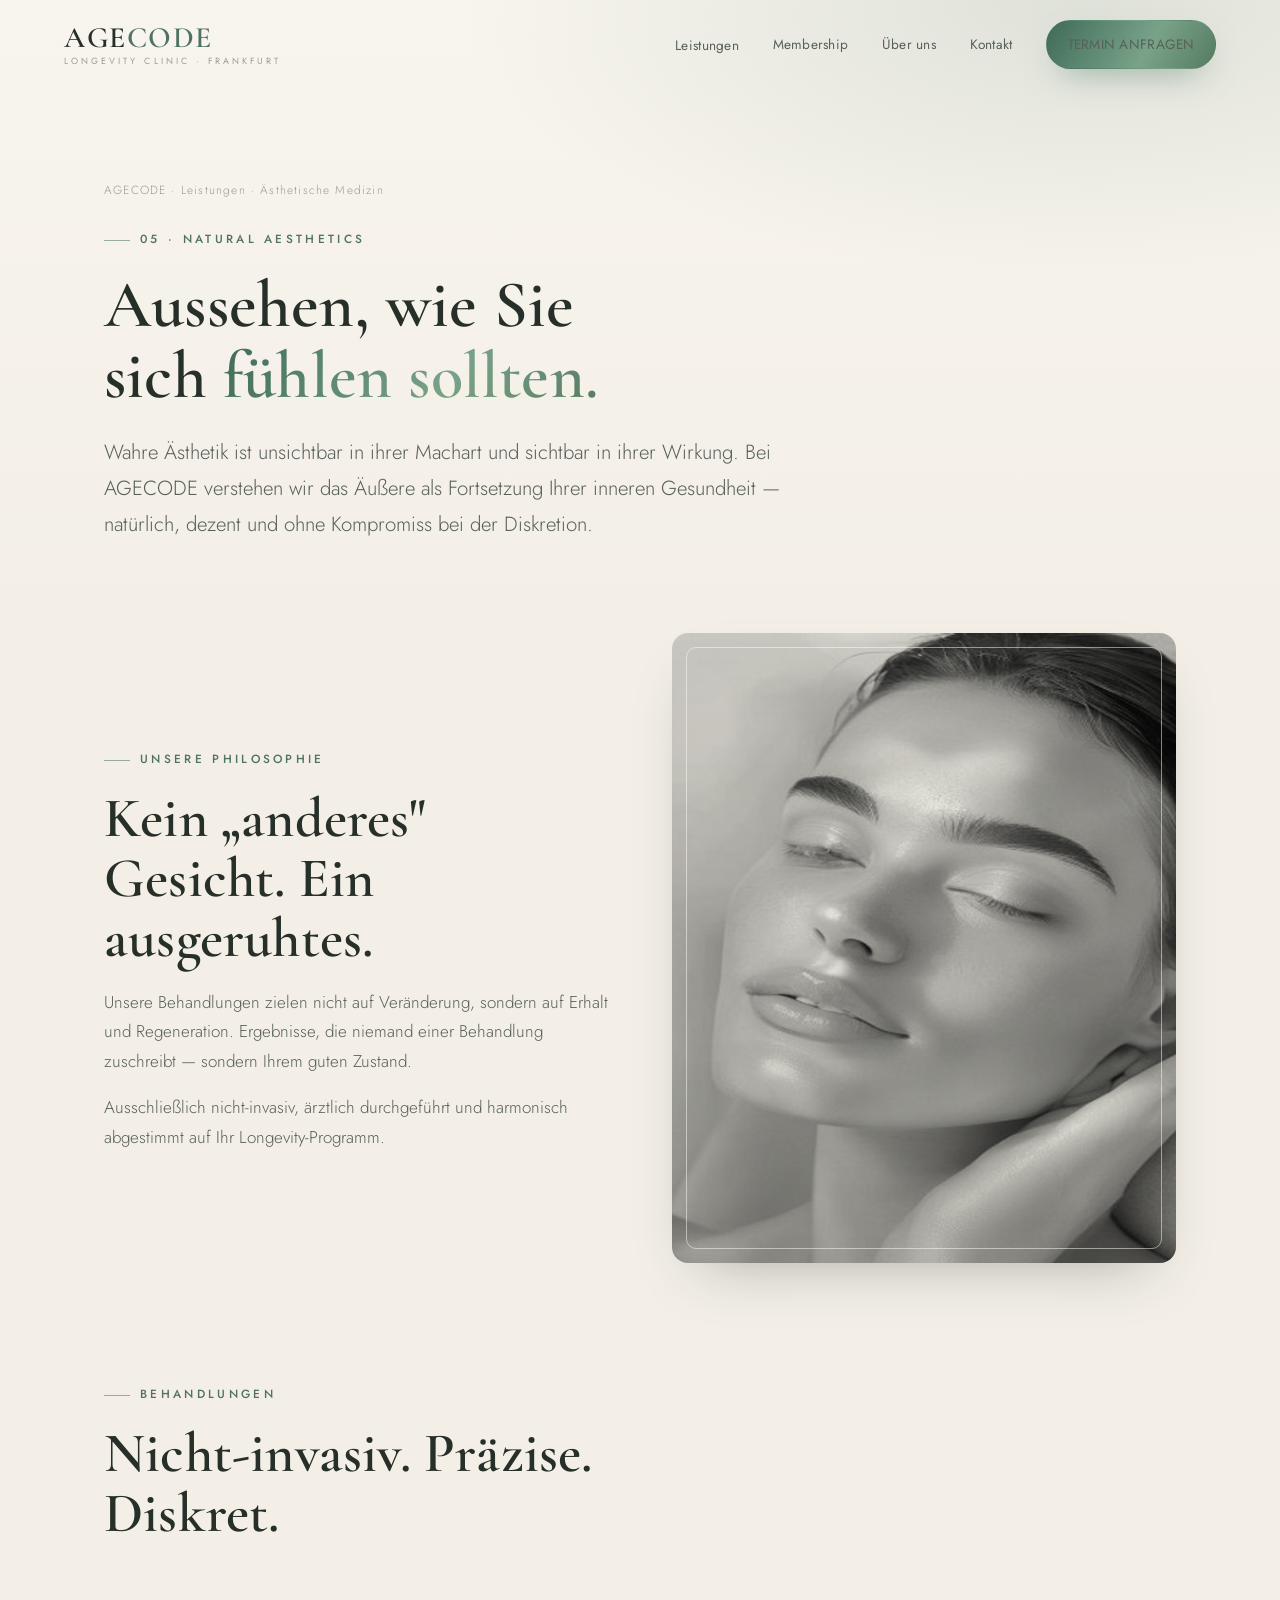
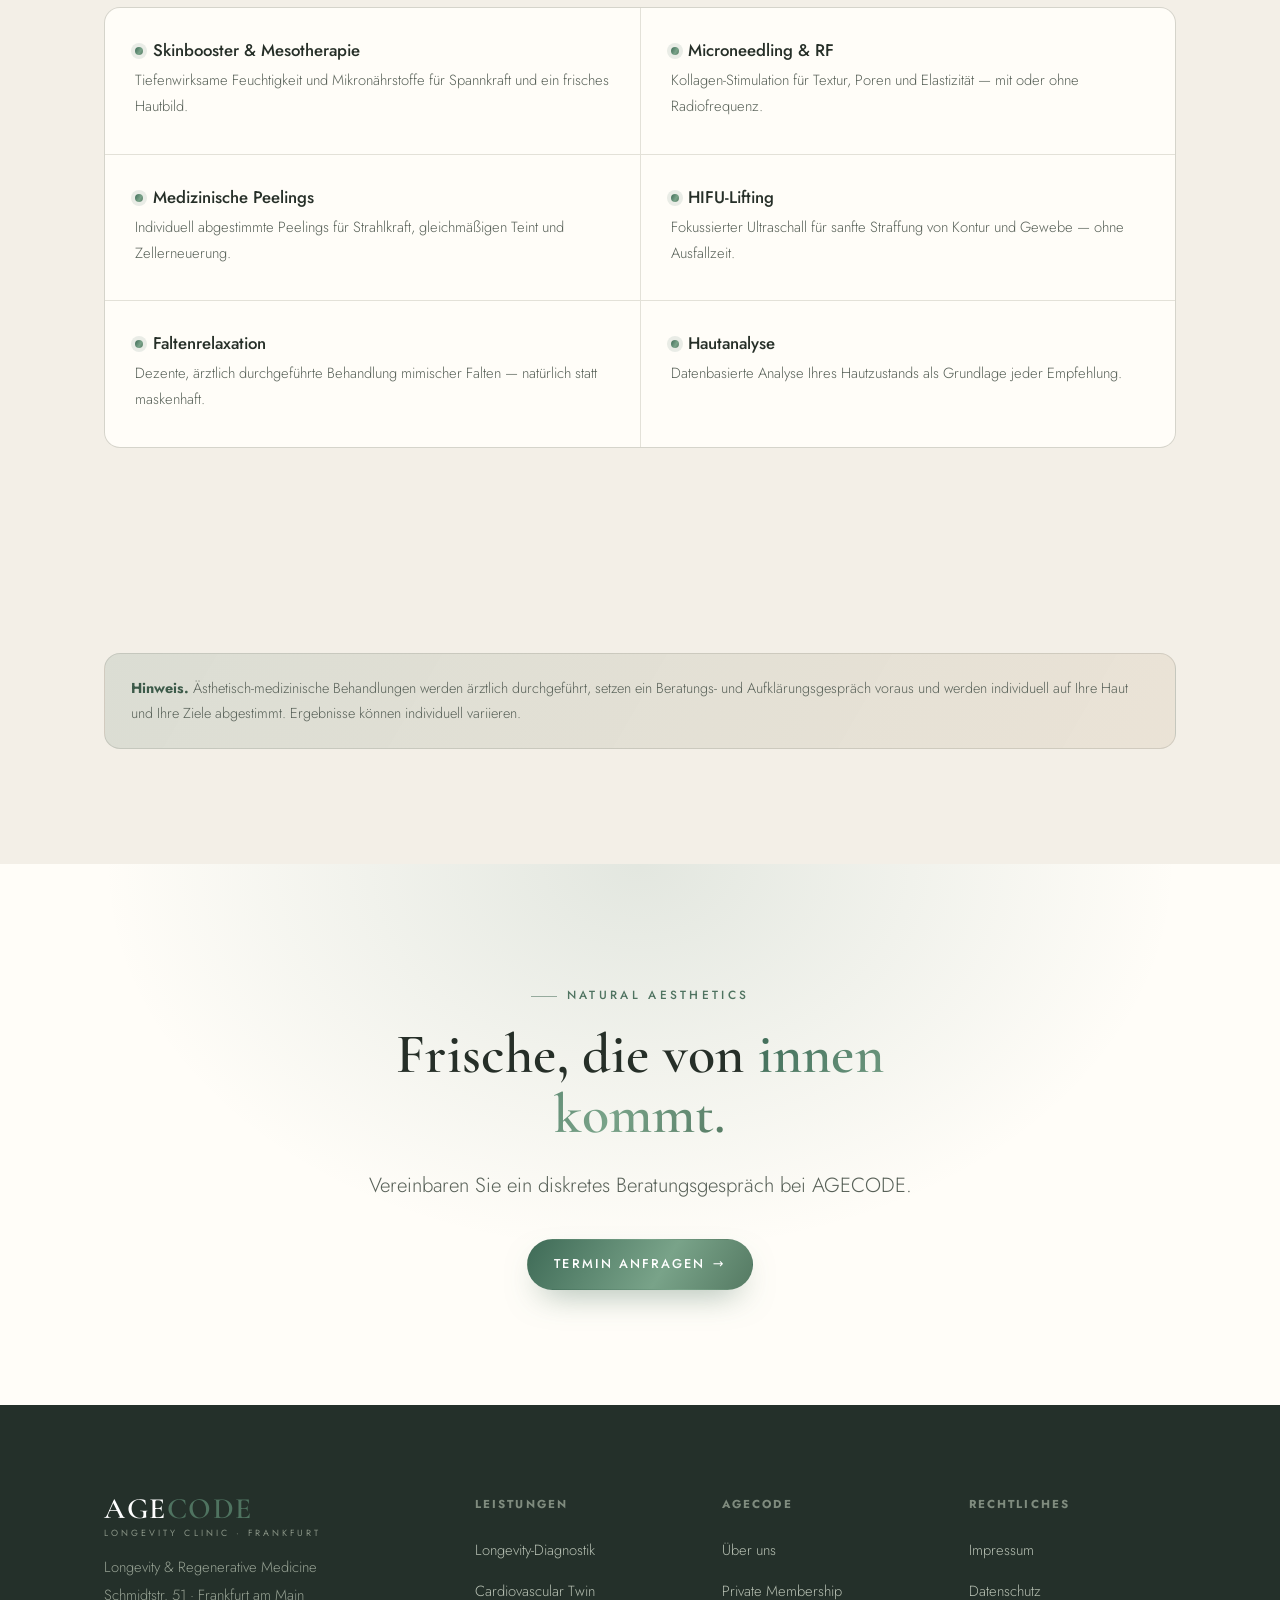
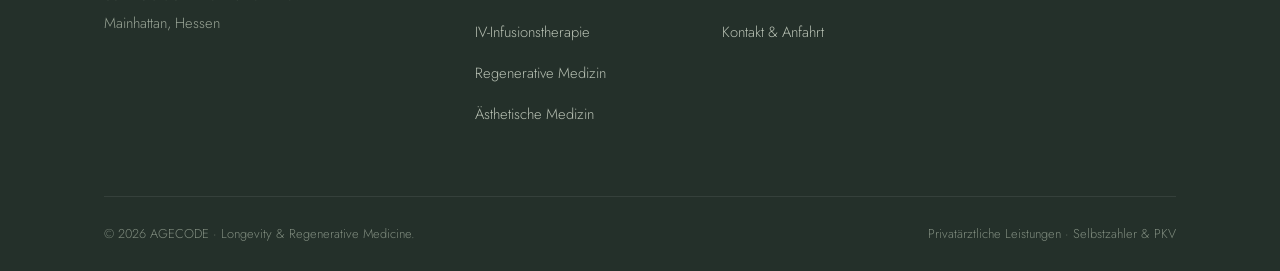
==== aesthetik.html @ e85ba18c "AGECODE Longevity Clinic Website (Design, Inhalte, KI-Bilder)" ====
<!DOCTYPE html>
<html lang="de">
<head>
<meta charset="UTF-8">
<meta name="viewport" content="width=device-width, initial-scale=1">
<title>Ästhetische Medizin Frankfurt · Natural Aesthetics | AGECODE</title>
<meta name="description" content="Nicht-invasive ästhetische Medizin bei AGECODE Frankfurt: natürliche Ergebnisse durch Skinbooster, Microneedling, medizinische Peelings, HIFU und schonende Verfahren — in Harmonie mit Ihrem inneren Alter.">
<meta name="keywords" content="ästhetische Medizin Frankfurt, Faltenbehandlung Frankfurt, Skinbooster, Microneedling Frankfurt, HIFU Frankfurt, natürliche Ästhetik, Anti-Aging Behandlung">
<link rel="canonical" href="https://www.agecode.de/aesthetik.html">
<meta property="og:title" content="Ästhetische Medizin · Natural Aesthetics | AGECODE Frankfurt">
<meta property="og:description" content="Natürliche, unaufdringliche Ästhetik — nicht-invasiv und diskret.">
<link rel="preconnect" href="https://fonts.googleapis.com">
<link rel="preconnect" href="https://fonts.gstatic.com" crossorigin>
<link href="https://fonts.googleapis.com/css2?family=Cormorant+Garamond:wght@400;500;600;700&family=Jost:wght@300;400;500;600&display=swap" rel="stylesheet">
<link rel="stylesheet" href="styles.css">
</head>
<body>

<header class="hdr">
  <div class="hdr-in">
    <a class="brand" href="index.html"><b>AGE<span>CODE</span></b><small>Longevity Clinic · Frankfurt</small></a>
    <nav class="nav" aria-label="Hauptnavigation">
      <div class="has-sub">
        <a href="index.html#leistungen">Leistungen</a>
        <div class="sub">
          <a href="diagnostik.html"><b>Longevity-Diagnostik</b><em>Biological Age & Deep Profiling</em></a>
          <a href="cardiovascular-twin.html"><b>Cardiovascular Twin</b><em>KI-Herz-Kreislauf-Analyse</em></a>
          <a href="infusionstherapie.html"><b>IV-Infusionstherapie</b><em>Micronutrient Lounge</em></a>
          <a href="regeneration.html"><b>Regenerative Medizin</b><em>NAD⁺, HBOT, Biohacking</em></a>
          <a href="aesthetik.html"><b>Ästhetische Medizin</b><em>Natural Aesthetics</em></a>
        </div>
      </div>
      <a href="membership.html">Membership</a>
      <a href="ueber-uns.html">Über uns</a>
      <a href="kontakt.html">Kontakt</a>
      <a class="btn btn-gold" href="kontakt.html">Termin anfragen</a>
    </nav>
    <button class="burger" aria-label="Menü"><span></span><span></span><span></span></button>
  </div>
</header>

<section class="phero">
  <div class="phero-bg"></div>
  <div class="wrap">
    <div class="crumbs reveal"><a href="index.html">AGECODE</a> · <a href="index.html#leistungen">Leistungen</a> · Ästhetische Medizin</div>
    <span class="eyebrow reveal">05 · Natural Aesthetics</span>
    <h1 class="reveal d1">Aussehen, wie Sie sich <span class="gold-text">fühlen sollten.</span></h1>
    <p class="lead reveal d2">Wahre Ästhetik ist unsichtbar in ihrer Machart und sichtbar in ihrer Wirkung. Bei AGECODE verstehen wir das Äußere als Fortsetzung Ihrer inneren Gesundheit — natürlich, dezent und ohne Kompromiss bei der Diskretion.</p>
  </div>
</section>

<section style="padding-top:0">
  <div class="wrap split">
    <div class="reveal">
      <span class="eyebrow">Unsere Philosophie</span>
      <h2>Kein „anderes" Gesicht. Ein ausgeruhtes.</h2>
      <p style="margin-top:1.2rem">Unsere Behandlungen zielen nicht auf Veränderung, sondern auf Erhalt und Regeneration. Ergebnisse, die niemand einer Behandlung zuschreibt — sondern Ihrem guten Zustand.</p>
      <p style="margin-top:1rem">Ausschließlich nicht-invasiv, ärztlich durchgeführt und harmonisch abgestimmt auf Ihr Longevity-Programm.</p>
    </div>
    <div class="split-media reveal d1">
      <img src="assets/aesthetics.jpg" alt="Ästhetische Medizin Behandlungsraum">
      <span class="frame"></span>
    </div>
  </div>
</section>

<section style="padding-top:0">
  <div class="wrap">
    <div class="sec-head reveal"><span class="eyebrow">Behandlungen</span><h2>Nicht-invasiv. Präzise. Diskret.</h2></div>
    <div class="feat reveal">
      <div><h4><span class="dot"></span>Skinbooster & Mesotherapie</h4><p>Tiefenwirksame Feuchtigkeit und Mikronährstoffe für Spannkraft und ein frisches Hautbild.</p></div>
      <div><h4><span class="dot"></span>Microneedling & RF</h4><p>Kollagen-Stimulation für Textur, Poren und Elastizität — mit oder ohne Radiofrequenz.</p></div>
      <div><h4><span class="dot"></span>Medizinische Peelings</h4><p>Individuell abgestimmte Peelings für Strahlkraft, gleichmäßigen Teint und Zellerneuerung.</p></div>
      <div><h4><span class="dot"></span>HIFU-Lifting</h4><p>Fokussierter Ultraschall für sanfte Straffung von Kontur und Gewebe — ohne Ausfallzeit.</p></div>
      <div><h4><span class="dot"></span>Faltenrelaxation</h4><p>Dezente, ärztlich durchgeführte Behandlung mimischer Falten — natürlich statt maskenhaft.</p></div>
      <div><h4><span class="dot"></span>Hautanalyse</h4><p>Datenbasierte Analyse Ihres Hautzustands als Grundlage jeder Empfehlung.</p></div>
    </div>
  </div>
</section>

<section style="padding-top:clamp(48px,7vw,90px)">
  <div class="wrap reveal">
    <div class="notice">
      <b>Hinweis.</b> Ästhetisch-medizinische Behandlungen werden ärztlich durchgeführt, setzen ein Beratungs- und Aufklärungsgespräch voraus und werden individuell auf Ihre Haut und Ihre Ziele abgestimmt. Ergebnisse können individuell variieren.
    </div>
  </div>
</section>

<section class="cta">
  <div class="cta-bg"></div>
  <div class="wrap reveal">
    <span class="eyebrow">Natural Aesthetics</span>
    <h2>Frische, die von <span class="gold-text">innen kommt.</span></h2>
    <p class="lead" style="margin:0 auto 2.2rem">Vereinbaren Sie ein diskretes Beratungsgespräch bei AGECODE.</p>
    <a class="btn btn-gold" href="kontakt.html">Termin anfragen <span class="arw">→</span></a>
  </div>
</section>

<footer class="ftr">
  <div class="wrap">
    <div class="ftr-top">
      <div><a class="brand" href="index.html"><b>AGE<span>CODE</span></b><small>Longevity Clinic · Frankfurt</small></a>
        <p class="addr">Longevity & Regenerative Medicine<br>Schmidtstr. 51 · Frankfurt am Main<br>Mainhattan, Hessen</p></div>
      <div><h5>Leistungen</h5><ul>
        <li><a href="diagnostik.html">Longevity-Diagnostik</a></li>
        <li><a href="cardiovascular-twin.html">Cardiovascular Twin</a></li>
        <li><a href="infusionstherapie.html">IV-Infusionstherapie</a></li>
        <li><a href="regeneration.html">Regenerative Medizin</a></li>
        <li><a href="aesthetik.html">Ästhetische Medizin</a></li></ul></div>
      <div><h5>AGECODE</h5><ul>
        <li><a href="ueber-uns.html">Über uns</a></li>
        <li><a href="membership.html">Private Membership</a></li>
        <li><a href="kontakt.html">Kontakt & Anfahrt</a></li></ul></div>
      <div><h5>Rechtliches</h5><ul>
        <li><a href="impressum.html">Impressum</a></li>
        <li><a href="datenschutz.html">Datenschutz</a></li></ul></div>
    </div>
    <div class="ftr-bot">
      <span>© <span data-year>2026</span> AGECODE · Longevity & Regenerative Medicine.</span>
      <span>Privatärztliche Leistungen · Selbstzahler & PKV</span>
    </div>
  </div>
</footer>

<script src="script.js"></script>
</body>
</html>
---- styles.css ----
/* ============================================================
   AGECODE · Longevity Clinic · Frankfurt
   Design System — elegant, warm ivory + sage/eucalyptus green
   Cormorant Garamond (display) + Jost (sans). No blue, no skyline.
   (Variablennamen beibehalten: --gold* = Akzent)
   ============================================================ */

:root{
  --bg:            #f3efe7;
  --bg-soft:       #fffdf8;
  --bg-elev:       #fffdf8;
  --line:          rgba(38,47,40,.13);
  --line-soft:     rgba(38,47,40,.07);
  --ink:           #262f28;
  --ink-mut:       #586158;
  --ink-dim:       #9a9c90;
  --gold:          #4f7360;   /* accent primary — deep sage */
  --gold-2:        #b0895a;   /* secondary — warm bronze */
  --gold-deep:     #3c5a49;
  --vital:         #b0895a;
  --grad-gold:     linear-gradient(120deg,#3f6b57 0%,#79a389 60%,#557a63 100%);
  --grad-soft:     linear-gradient(120deg,rgba(79,115,96,.14),rgba(176,137,90,.12));
  --shadow:        0 26px 58px -30px rgba(38,47,40,.38);
  --shadow-sm:     0 12px 30px -18px rgba(38,47,40,.28);
  --maxw:          1200px;
  --pad:           clamp(20px,5vw,64px);
  --r:             16px;
  --serif:         "Cormorant Garamond", Georgia, "Times New Roman", serif;
  --sans:          "Jost", system-ui, -apple-system, "Segoe UI", sans-serif;
  --mono:          "Jost", system-ui, sans-serif;
  --ease:          cubic-bezier(.22,.61,.36,1);
}

*{box-sizing:border-box;margin:0;padding:0}
html{scroll-behavior:smooth}
body{
  background:var(--bg);
  color:var(--ink);
  font-family:var(--sans);
  font-size:17px;
  font-weight:300;
  line-height:1.75;
  -webkit-font-smoothing:antialiased;
  overflow-x:hidden;
}
img{max-width:100%;display:block}
a{color:inherit;text-decoration:none;transition:color .3s var(--ease)}
::selection{background:var(--gold);color:#fff}

/* ---------- Typography ---------- */
h1,h2,h3,h4{font-family:var(--serif);font-weight:600;line-height:1.07;letter-spacing:.2px;color:var(--ink)}
h1{font-size:clamp(2.8rem,6.5vw,5.4rem);font-weight:600}
h2{font-size:clamp(2.1rem,4.4vw,3.5rem)}
h3{font-size:clamp(1.4rem,2.3vw,2rem)}
.eyebrow{
  font-family:var(--sans);font-size:.74rem;font-weight:500;
  letter-spacing:.28em;text-transform:uppercase;color:var(--gold);
  display:inline-block;margin-bottom:1.2rem;
}
.eyebrow::before{content:"";display:inline-block;width:26px;height:1px;background:currentColor;
  vertical-align:middle;margin-right:.85em;opacity:.55}
.lead{font-size:clamp(1.08rem,1.6vw,1.3rem);color:var(--ink-mut);font-weight:300;max-width:60ch}
.gold-text{background:var(--grad-gold);-webkit-background-clip:text;background-clip:text;color:transparent}
p{color:var(--ink-mut);font-weight:300}
p strong{color:var(--ink);font-weight:500}

/* ---------- Layout ---------- */
.wrap{max-width:var(--maxw);margin:0 auto;padding-inline:var(--pad)}
section{padding-block:clamp(58px,9vw,128px)}
.divider{height:1px;background:linear-gradient(90deg,transparent,var(--line),transparent);border:0}

/* ---------- Buttons ---------- */
.btn{
  display:inline-flex;align-items:center;gap:.6em;
  font-family:var(--sans);font-size:.8rem;font-weight:500;letter-spacing:.16em;
  text-transform:uppercase;padding:1.05em 2.1em;border-radius:100px;
  cursor:pointer;border:1px solid transparent;transition:all .35s var(--ease);
}
.btn-gold{background:var(--grad-gold);color:#fff;box-shadow:0 14px 34px -14px rgba(63,107,87,.6)}
.btn-gold:hover{transform:translateY(-2px);box-shadow:0 20px 46px -14px rgba(63,107,87,.78)}
.btn-ghost{border-color:var(--line);color:var(--ink);background:var(--bg-soft)}
.btn-ghost:hover{border-color:var(--gold);color:var(--gold)}
.btn .arw{transition:transform .35s var(--ease)}
.btn:hover .arw{transform:translateX(4px)}

/* ---------- Header ---------- */
.hdr{position:fixed;inset:0 0 auto 0;z-index:100;transition:all .4s var(--ease)}
.hdr-in{display:flex;align-items:center;justify-content:space-between;
  padding:20px var(--pad);transition:padding .4s var(--ease)}
.hdr.scrolled{background:rgba(253,251,246,.85);backdrop-filter:blur(14px);border-bottom:1px solid var(--line-soft)}
.hdr.scrolled .hdr-in{padding:13px var(--pad)}
.brand{display:flex;flex-direction:column;line-height:1}
.brand b{font-family:var(--serif);font-size:1.85rem;font-weight:600;letter-spacing:1.5px}
.brand b span{color:var(--gold)}
.brand small{font-family:var(--sans);font-size:.56rem;font-weight:400;letter-spacing:.34em;text-transform:uppercase;color:var(--ink-dim);margin-top:5px}
.nav{display:flex;align-items:center;gap:2.1rem}
.nav a{font-size:.85rem;font-weight:400;letter-spacing:.02em;color:var(--ink-mut)}
.nav a:hover{color:var(--gold)}
.nav .has-sub{position:relative}
.nav .sub{
  position:absolute;top:calc(100% + 18px);left:50%;transform:translateX(-50%) translateY(8px);
  background:var(--bg-elev);border:1px solid var(--line-soft);border-radius:14px;
  padding:10px;min-width:264px;opacity:0;visibility:hidden;transition:all .3s var(--ease);
  box-shadow:var(--shadow)}
.nav .has-sub:hover .sub{opacity:1;visibility:visible;transform:translateX(-50%) translateY(0)}
.nav .sub a{display:block;padding:11px 14px;border-radius:10px;color:var(--ink-mut)}
.nav .sub a:hover{background:var(--grad-soft);color:var(--gold)}
.nav .sub a b{display:block;font-family:var(--sans);font-weight:500;font-size:.9rem;color:var(--ink)}
.nav .sub a:hover b{color:var(--gold)}
.nav .sub a em{font-style:normal;font-family:var(--sans);font-size:.72rem;letter-spacing:.04em;color:var(--ink-dim)}
.hdr .btn{padding:.85em 1.5em}
.burger{display:none;flex-direction:column;gap:5px;background:none;border:0;cursor:pointer;padding:8px}
.burger span{width:26px;height:2px;background:var(--ink);transition:all .3s var(--ease)}

/* ---------- Hero ---------- */
.hero{position:relative;min-height:100svh;display:flex;align-items:center;
  padding-top:120px;overflow:hidden}
.hero-bg{position:absolute;inset:0;z-index:-2;
  background:radial-gradient(120% 90% at 82% 8%,rgba(79,115,96,.14),transparent 55%),
  linear-gradient(180deg,#f8f5ee,var(--bg))}
.hero h1{max-width:16ch}
.hero .lead{margin:1.7rem 0 2.5rem}
.hero-cta{display:flex;gap:1rem;flex-wrap:wrap}
.hero-meta{display:flex;gap:2.8rem;margin-top:3.6rem;flex-wrap:wrap}
.hero-meta div b{font-family:var(--serif);font-size:2.3rem;font-weight:600;color:var(--ink);display:block;line-height:1}
.hero-meta div b span{color:var(--gold)}
.hero-meta div span{font-family:var(--sans);font-size:.72rem;font-weight:400;letter-spacing:.14em;text-transform:uppercase;color:var(--ink-dim)}

/* Full-bleed calm hero photo */
.hero--photo .hero-photo{position:absolute;inset:0;z-index:-4;overflow:hidden}
.hero--photo .hero-photo img{width:100%;height:100%;object-fit:cover;
  filter:brightness(1.02) saturate(.9);transform:scale(1.02)}
.hero--photo .hero-photo-ov{position:absolute;inset:0;z-index:-3;
  background:
    linear-gradient(100deg,rgba(243,239,231,.96) 0%,rgba(243,239,231,.86) 40%,rgba(243,239,231,.42) 72%,rgba(243,239,231,.2) 100%),
    linear-gradient(0deg,rgba(243,239,231,.9),transparent 42%)}
@media (max-width:760px){
  .hero--photo .hero-photo-ov{background:linear-gradient(180deg,rgba(243,239,231,.82) 0%,rgba(243,239,231,.9) 55%,rgba(243,239,231,.98) 100%)}
}

/* ---------- Reveal animation ---------- */
.reveal{opacity:0;transform:translateY(28px);transition:opacity .9s var(--ease),transform .9s var(--ease)}
.reveal.in{opacity:1;transform:none}
.reveal.d1{transition-delay:.1s}.reveal.d2{transition-delay:.2s}
.reveal.d3{transition-delay:.3s}.reveal.d4{transition-delay:.4s}
@media (prefers-reduced-motion:reduce){.reveal{opacity:1;transform:none;transition:none}}

/* ---------- Section head ---------- */
.sec-head{max-width:64ch;margin-bottom:clamp(38px,5vw,68px)}
.sec-head.center{margin-inline:auto;text-align:center}
.sec-head.center .lead{margin-inline:auto}

/* ---------- Service / cards ---------- */
.grid{display:grid;gap:22px}
.grid-3{grid-template-columns:repeat(3,1fr)}
.grid-2{grid-template-columns:repeat(2,1fr)}
.card{
  position:relative;background:var(--bg-soft);border:1px solid var(--line-soft);
  border-radius:var(--r);overflow:hidden;transition:all .45s var(--ease);
  display:flex;flex-direction:column;box-shadow:var(--shadow-sm)}
.card:hover{border-color:rgba(79,115,96,.4);transform:translateY(-6px);box-shadow:var(--shadow)}
.card-img{aspect-ratio:16/11;overflow:hidden;position:relative}
.card-img::after{content:"";position:absolute;inset:0;
  background:linear-gradient(180deg,rgba(79,115,96,.1),rgba(38,47,40,.3));mix-blend-mode:multiply}
.card-img img{width:100%;height:100%;object-fit:cover;
  filter:grayscale(1) brightness(1.05) contrast(.97) sepia(.12);transition:transform .8s var(--ease)}
.card:hover .card-img img{transform:scale(1.06)}
.card-body{padding:26px 26px 30px;flex:1;display:flex;flex-direction:column}
.card h3{font-size:1.5rem;margin-bottom:.5rem}
.card p{font-size:.95rem;flex:1}
.card .more{margin-top:1.2rem;font-family:var(--sans);font-size:.72rem;letter-spacing:.16em;text-transform:uppercase;
  color:var(--gold);font-weight:500}
.card .idx{position:absolute;top:14px;right:20px;font-family:var(--serif);
  font-size:1.05rem;color:var(--gold);opacity:.8;z-index:2}

/* ---------- Feature list ---------- */
.feat{display:grid;grid-template-columns:repeat(2,1fr);gap:1px;background:var(--line-soft);
  border:1px solid var(--line-soft);border-radius:var(--r);overflow:hidden}
.feat > div{background:var(--bg-soft);padding:34px 30px}
.feat h4{font-family:var(--sans);font-weight:500;font-size:1.05rem;letter-spacing:0;
  margin-bottom:.5rem;color:var(--ink);display:flex;align-items:center;gap:.6rem}
.feat h4 .dot{width:8px;height:8px;border-radius:50%;background:var(--grad-gold);flex:none;box-shadow:0 0 0 4px rgba(79,115,96,.12)}
.feat p{font-size:.92rem}

/* ---------- Split / media ---------- */
.split{display:grid;grid-template-columns:1fr 1fr;gap:clamp(30px,5vw,72px);align-items:center}
.split.rev .split-media{order:-1}
.split-media{border-radius:var(--r);overflow:hidden;position:relative;aspect-ratio:4/5;box-shadow:var(--shadow)}
.split-media img{width:100%;height:100%;object-fit:cover;filter:grayscale(1) brightness(1.04) contrast(.97) sepia(.12)}
.split-media::after{content:"";position:absolute;inset:0;background:linear-gradient(180deg,rgba(79,115,96,.08),rgba(38,47,40,.22));mix-blend-mode:multiply}
.split-media .frame{position:absolute;inset:14px;border:1px solid rgba(255,253,248,.5);border-radius:10px;pointer-events:none;z-index:2}

/* ---------- Steps ---------- */
.steps{counter-reset:s;display:grid;gap:1px;background:var(--line-soft);border-radius:var(--r);overflow:hidden;border:1px solid var(--line-soft)}
.step{background:var(--bg-soft);padding:30px 34px;display:flex;gap:24px;align-items:flex-start}
.step::before{counter-increment:s;content:counter(s,decimal-leading-zero);font-family:var(--serif);
  font-size:2rem;font-weight:600;color:var(--gold);flex:none;min-width:52px;line-height:1.1}
.step h4{font-family:var(--sans);font-size:1.08rem;font-weight:500;margin-bottom:.35rem}
.step p{font-size:.93rem}

/* ---------- Stats band ---------- */
.band{background:var(--bg-soft);border-block:1px solid var(--line-soft)}
.stats{display:grid;grid-template-columns:repeat(4,1fr);gap:30px;text-align:center}
.stats b{font-family:var(--serif);font-weight:600;font-size:clamp(2.6rem,4.2vw,3.6rem);color:var(--gold);display:block;line-height:1}
.stats span{font-family:var(--sans);font-size:.72rem;letter-spacing:.12em;text-transform:uppercase;color:var(--ink-dim)}

/* ---------- Clientele / quote ---------- */
.quote{max-width:24ch;font-family:var(--serif);font-weight:600;font-size:clamp(2rem,3.6vw,3.1rem);line-height:1.14;color:var(--ink)}
.pill{display:inline-flex;align-items:center;gap:.5em;padding:.5em 1.1em;border:1px solid var(--line);
  border-radius:100px;font-size:.8rem;letter-spacing:.02em;color:var(--ink-mut);margin:.25rem;background:var(--bg-soft)}
.pill .dot{width:6px;height:6px;border-radius:50%;background:var(--grad-gold)}

/* ---------- Page hero (subpages) ---------- */
.phero{position:relative;padding-top:180px;padding-bottom:clamp(50px,7vw,90px);overflow:hidden}
.phero-bg{position:absolute;inset:0;z-index:-1;
  background:radial-gradient(90% 80% at 85% 0%,rgba(79,115,96,.15),transparent 55%),
  linear-gradient(180deg,#f8f5ee,var(--bg))}
.phero .crumbs{font-family:var(--sans);font-size:.74rem;letter-spacing:.1em;color:var(--ink-dim);margin-bottom:1.4rem}
.phero .crumbs a:hover{color:var(--gold)}
.phero h1{font-size:clamp(2.5rem,5.2vw,4.2rem);max-width:18ch}
.phero .lead{margin-top:1.5rem}

/* ---------- Notice / legal callout ---------- */
.notice{border:1px solid var(--line);background:var(--grad-soft);border-radius:var(--r);
  padding:22px 26px;font-size:.9rem;color:var(--ink-mut)}
.notice b{color:var(--gold-deep)}

/* ---------- CTA band ---------- */
.cta{position:relative;text-align:center;overflow:hidden}
.cta-bg{position:absolute;inset:0;z-index:-1;background:
  radial-gradient(70% 120% at 50% 0%,rgba(79,115,96,.16),transparent 60%),var(--bg-soft)}
.cta h2{max-width:20ch;margin:0 auto 1.4rem}

/* ---------- Carousel ---------- */
.carousel{position:relative}
.car-head{display:flex;justify-content:space-between;align-items:flex-end;gap:24px;
  margin-bottom:36px;flex-wrap:wrap}
.car-head h2{margin-top:.2rem}
.car-nav{display:flex;gap:12px}
.car-btn{width:54px;height:54px;border-radius:50%;border:1px solid var(--line);
  background:var(--bg-soft);color:var(--ink);cursor:pointer;font-size:1.15rem;
  display:grid;place-items:center;transition:all .3s var(--ease);box-shadow:var(--shadow-sm)}
.car-btn:hover:not(:disabled){border-color:var(--gold);color:var(--gold);transform:translateY(-2px)}
.car-btn:disabled{opacity:.3;cursor:default}
.car-viewport{overflow:hidden;margin-inline:calc(-1 * var(--pad));padding-inline:var(--pad)}
.carousel-track{display:flex;gap:22px;overflow-x:auto;scroll-snap-type:x mandatory;
  scroll-behavior:smooth;padding:4px 0 14px;scrollbar-width:none;-ms-overflow-style:none}
.carousel-track::-webkit-scrollbar{display:none}
.ccard{flex:0 0 clamp(258px,78vw,330px);scroll-snap-align:start;background:var(--bg-soft);
  border:1px solid var(--line-soft);border-radius:var(--r);overflow:hidden;
  box-shadow:var(--shadow-sm);display:flex;flex-direction:column;
  transition:transform .4s var(--ease),border-color .4s var(--ease)}
.ccard:hover{transform:translateY(-6px);border-color:rgba(79,115,96,.45);box-shadow:var(--shadow)}
.ccard-img{aspect-ratio:4/3;position:relative;overflow:hidden}
.ccard-img::after{content:"";position:absolute;inset:0;
  background:linear-gradient(180deg,rgba(79,115,96,.1),rgba(38,47,40,.32));mix-blend-mode:multiply}
.ccard-img img{width:100%;height:100%;object-fit:cover;
  filter:grayscale(1) brightness(1.05) contrast(.97) sepia(.12);transition:transform .8s var(--ease)}
.ccard:hover .ccard-img img{transform:scale(1.07)}
.ccard-tag{position:absolute;top:12px;left:12px;z-index:2;font-family:var(--sans);
  font-size:.62rem;font-weight:500;letter-spacing:.14em;text-transform:uppercase;color:#fff;
  background:rgba(38,47,40,.5);padding:5px 12px;border-radius:100px;backdrop-filter:blur(4px)}
.ccard-body{padding:20px 22px 24px;display:flex;flex-direction:column;flex:1}
.ccard-body h3{font-size:1.32rem;margin-bottom:.4rem}
.ccard-body p{font-size:.9rem;flex:1}
.ccard-body .more{margin-top:1rem;font-family:var(--sans);font-size:.68rem;
  letter-spacing:.16em;text-transform:uppercase;color:var(--gold);font-weight:500}

/* ---------- Footer ---------- */
.ftr{background:#24302a;color:#cdd3c9;border-top:1px solid var(--line-soft);padding-top:clamp(56px,7vw,88px)}
.ftr .brand b{color:#fff;font-family:var(--serif)}
.ftr .brand small{color:#8a9587}
.ftr-top{display:grid;grid-template-columns:1.6fr 1fr 1fr 1fr;gap:40px;padding-bottom:56px}
.ftr h5{font-family:var(--sans);font-size:.72rem;letter-spacing:.18em;text-transform:uppercase;
  color:#7f8b7e;margin-bottom:1.3rem}
.ftr ul{list-style:none}
.ftr li{margin-bottom:.7rem}
.ftr a{color:#b6bfb2;font-size:.92rem}
.ftr a:hover{color:var(--gold-2)}
.ftr .brand{margin-bottom:1rem}
.ftr .addr{font-size:.92rem;color:#97a294;line-height:1.9}
.ftr-bot{border-top:1px solid rgba(255,255,255,.08);padding-block:26px;display:flex;
  justify-content:space-between;gap:20px;flex-wrap:wrap;font-size:.8rem;color:#7f8b7e}
.ftr-bot a{color:#7f8b7e}.ftr-bot a:hover{color:var(--gold-2)}

/* ---------- Responsive ---------- */
@media (max-width:960px){
  .grid-3{grid-template-columns:1fr 1fr}
  .stats{grid-template-columns:1fr 1fr}
  .ftr-top{grid-template-columns:1fr 1fr}
  .split{grid-template-columns:1fr}
  .split.rev .split-media{order:0}
  .split-media{aspect-ratio:16/10}
}
@media (max-width:760px){
  body{font-size:16px}
  .nav{position:fixed;inset:0 0 0 auto;width:min(84vw,360px);flex-direction:column;
    align-items:flex-start;justify-content:center;gap:1.6rem;padding:40px;
    background:var(--bg-elev);border-left:1px solid var(--line-soft);
    transform:translateX(100%);transition:transform .45s var(--ease);z-index:90;box-shadow:var(--shadow)}
  .nav.open{transform:none}
  .nav .sub{position:static;opacity:1;visibility:visible;transform:none;background:none;
    border:0;box-shadow:none;padding:8px 0 0;min-width:0}
  .nav .has-sub{width:100%}
  .burger{display:flex;z-index:95}
  .hdr .btn{display:none}
  .grid-3,.grid-2,.feat{grid-template-columns:1fr}
  .stats{grid-template-columns:1fr 1fr;gap:24px}
  .hero-meta{gap:1.8rem}
}
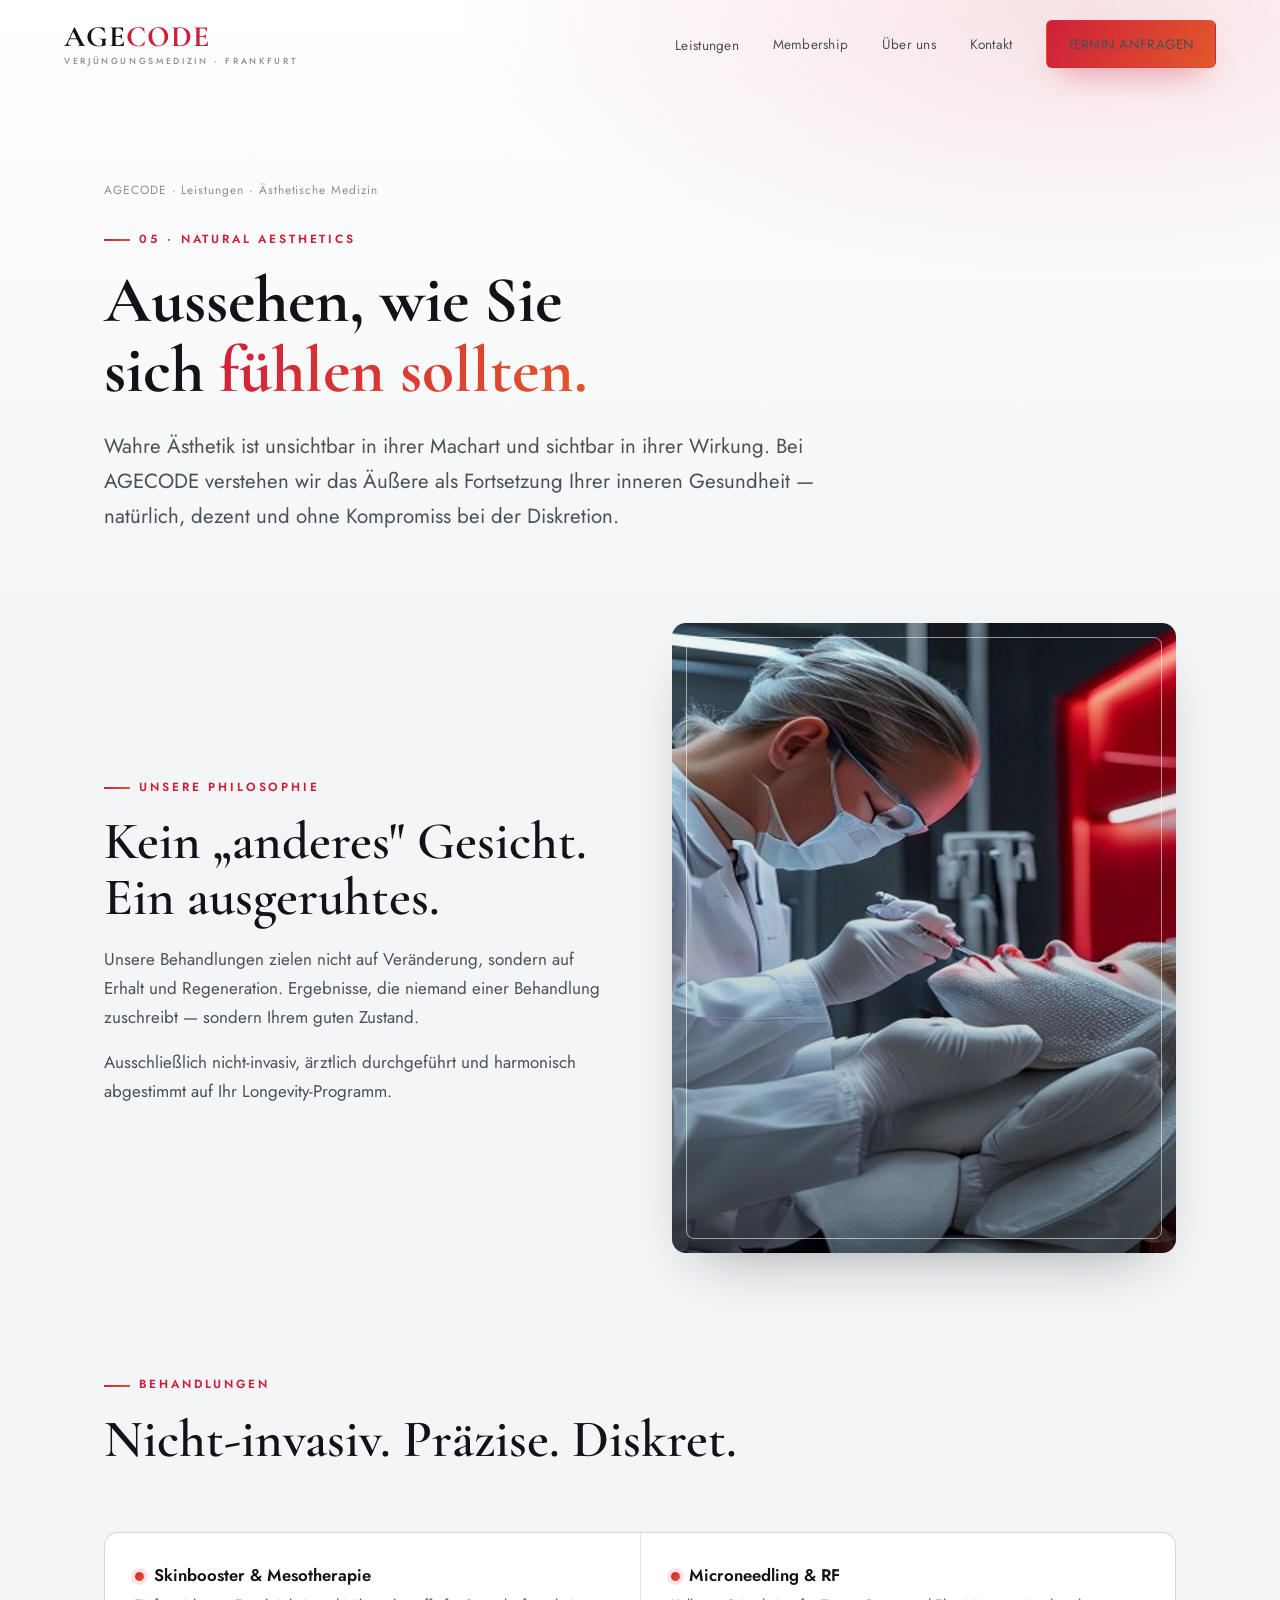
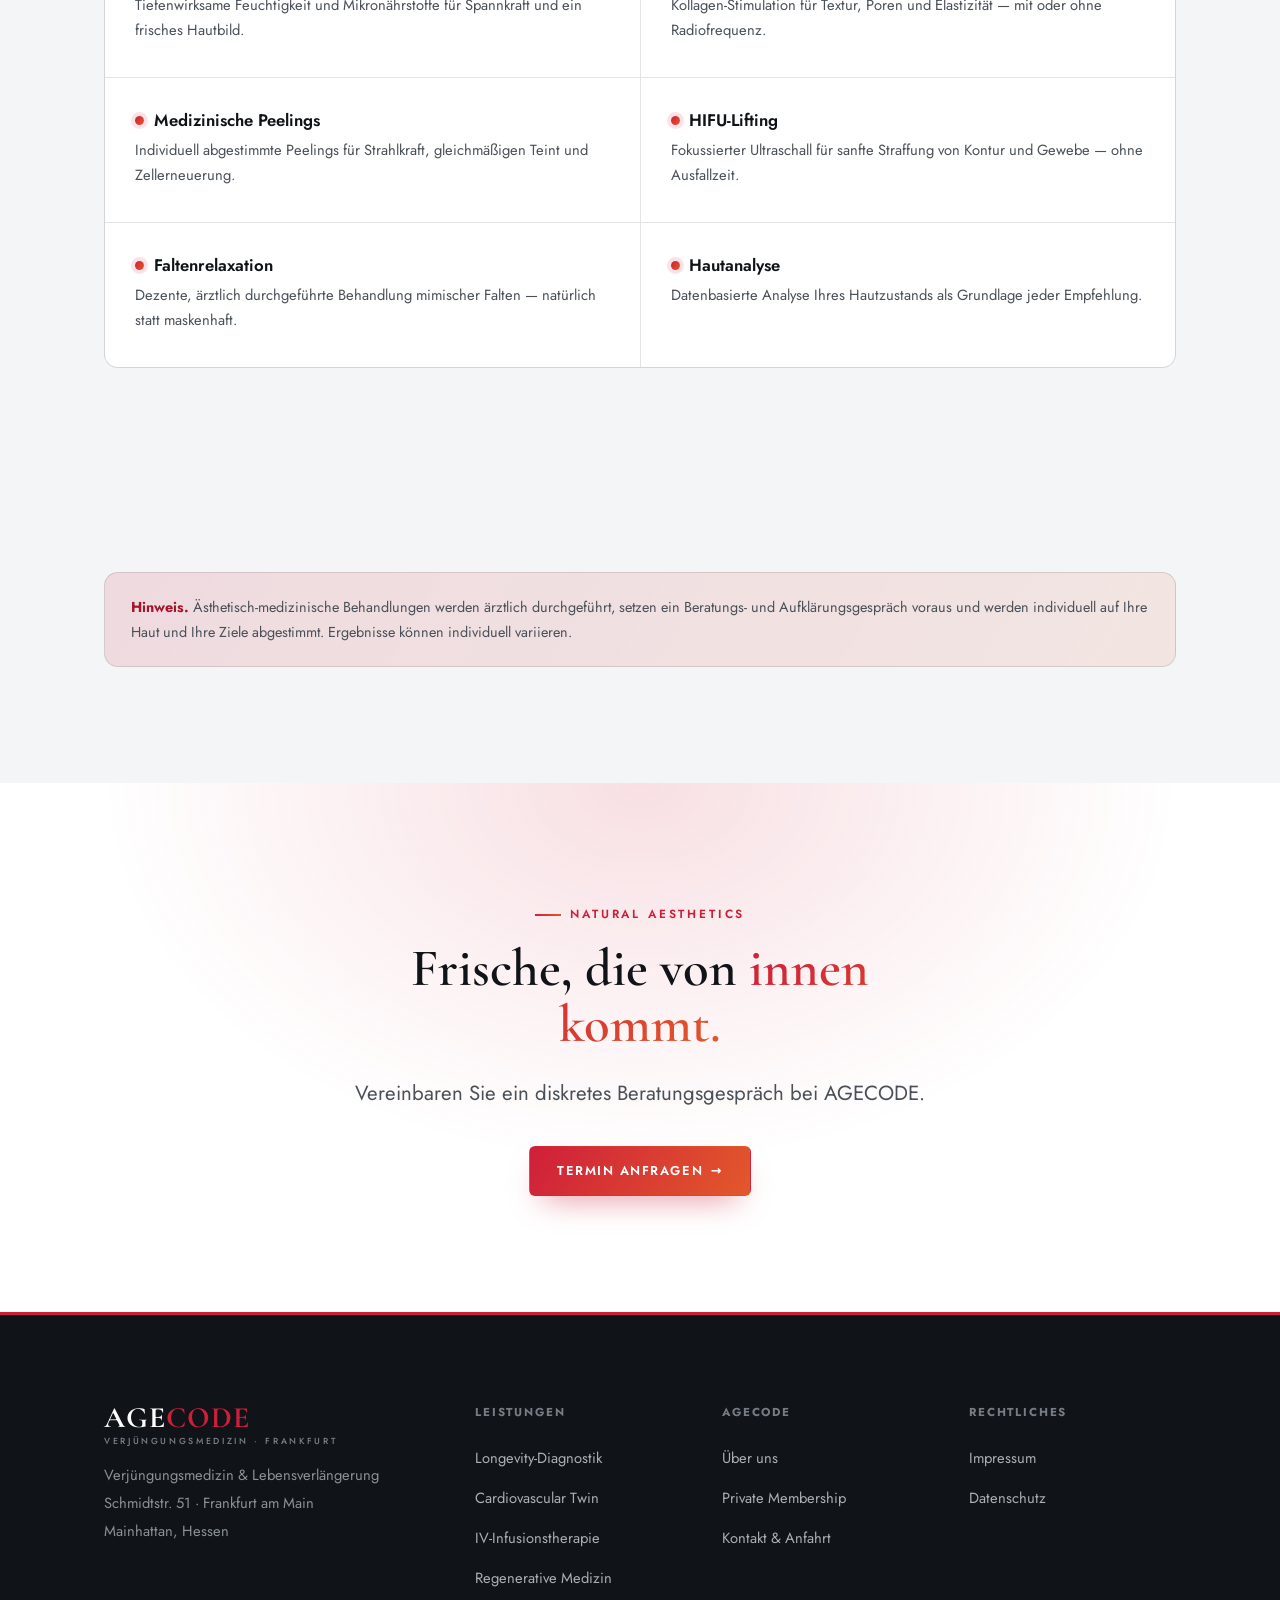
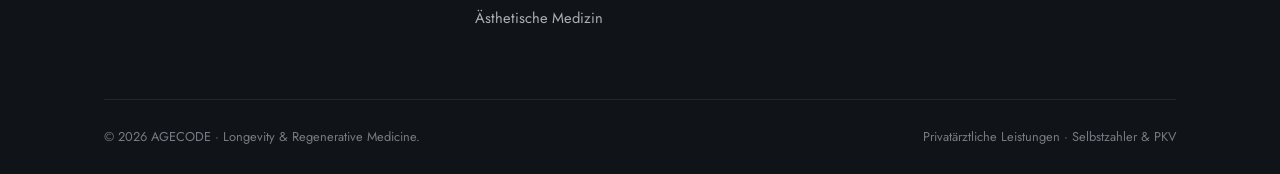
==== commit 0f6533bc: "Rebrand auf klinische Verjuengungsmedizin: CI Crimson/Graphit, klinische Bilder, Texte auf Verjuengu" ====
--- a/aesthetik.html
+++ b/aesthetik.html
@@ -18,7 +18,7 @@
 
 <header class="hdr">
   <div class="hdr-in">
-    <a class="brand" href="index.html"><b>AGE<span>CODE</span></b><small>Longevity Clinic · Frankfurt</small></a>
+    <a class="brand" href="index.html"><b>AGE<span>CODE</span></b><small>Verjüngungsmedizin · Frankfurt</small></a>
     <nav class="nav" aria-label="Hauptnavigation">
       <div class="has-sub">
         <a href="index.html#leistungen">Leistungen</a>
@@ -99,8 +99,8 @@
 <footer class="ftr">
   <div class="wrap">
     <div class="ftr-top">
-      <div><a class="brand" href="index.html"><b>AGE<span>CODE</span></b><small>Longevity Clinic · Frankfurt</small></a>
-        <p class="addr">Longevity & Regenerative Medicine<br>Schmidtstr. 51 · Frankfurt am Main<br>Mainhattan, Hessen</p></div>
+      <div><a class="brand" href="index.html"><b>AGE<span>CODE</span></b><small>Verjüngungsmedizin · Frankfurt</small></a>
+        <p class="addr">Verjüngungsmedizin & Lebensverlängerung<br>Schmidtstr. 51 · Frankfurt am Main<br>Mainhattan, Hessen</p></div>
       <div><h5>Leistungen</h5><ul>
         <li><a href="diagnostik.html">Longevity-Diagnostik</a></li>
         <li><a href="cardiovascular-twin.html">Cardiovascular Twin</a></li>
--- a/styles.css
+++ b/styles.css
@@ -1,30 +1,31 @@
 /* ============================================================
    AGECODE · Longevity Clinic · Frankfurt
-   Design System — elegant, warm ivory + sage/eucalyptus green
-   Cormorant Garamond (display) + Jost (sans). No blue, no skyline.
+   Design System — CLINICAL: crisp white/graphite + vital crimson.
+   Verjüngung & Lebensverlängerung. No wellness, no calm, no blue/green.
+   Cormorant Garamond (display) + Jost (sans).
    (Variablennamen beibehalten: --gold* = Akzent)
    ============================================================ */
 
 :root{
-  --bg:            #f3efe7;
-  --bg-soft:       #fffdf8;
-  --bg-elev:       #fffdf8;
-  --line:          rgba(38,47,40,.13);
-  --line-soft:     rgba(38,47,40,.07);
-  --ink:           #262f28;
-  --ink-mut:       #586158;
-  --ink-dim:       #9a9c90;
-  --gold:          #4f7360;   /* accent primary — deep sage */
-  --gold-2:        #b0895a;   /* secondary — warm bronze */
-  --gold-deep:     #3c5a49;
-  --vital:         #b0895a;
-  --grad-gold:     linear-gradient(120deg,#3f6b57 0%,#79a389 60%,#557a63 100%);
-  --grad-soft:     linear-gradient(120deg,rgba(79,115,96,.14),rgba(176,137,90,.12));
-  --shadow:        0 26px 58px -30px rgba(38,47,40,.38);
-  --shadow-sm:     0 12px 30px -18px rgba(38,47,40,.28);
+  --bg:            #f4f5f6;
+  --bg-soft:       #ffffff;
+  --bg-elev:       #ffffff;
+  --line:          rgba(16,19,23,.12);
+  --line-soft:     rgba(16,19,23,.07);
+  --ink:           #101317;
+  --ink-mut:       #4a5058;
+  --ink-dim:       #878d94;
+  --gold:          #cc1f3a;   /* accent primary — vital crimson */
+  --gold-2:        #8a1030;   /* deep garnet */
+  --gold-deep:     #a5152e;
+  --vital:         #d98a3d;   /* warm amber micro-accent */
+  --grad-gold:     linear-gradient(120deg,#cf1f3a 0%,#e2582b 100%);
+  --grad-soft:     linear-gradient(120deg,rgba(204,31,58,.12),rgba(226,88,43,.10));
+  --shadow:        0 26px 58px -30px rgba(16,19,23,.42);
+  --shadow-sm:     0 12px 30px -18px rgba(16,19,23,.3);
   --maxw:          1200px;
   --pad:           clamp(20px,5vw,64px);
-  --r:             16px;
+  --r:             14px;
   --serif:         "Cormorant Garamond", Georgia, "Times New Roman", serif;
   --sans:          "Jost", system-ui, -apple-system, "Segoe UI", sans-serif;
   --mono:          "Jost", system-ui, sans-serif;
@@ -38,8 +39,8 @@
   color:var(--ink);
   font-family:var(--sans);
   font-size:17px;
-  font-weight:300;
-  line-height:1.75;
+  font-weight:400;
+  line-height:1.7;
   -webkit-font-smoothing:antialiased;
   overflow-x:hidden;
 }
@@ -48,36 +49,36 @@
 ::selection{background:var(--gold);color:#fff}
 
 /* ---------- Typography ---------- */
-h1,h2,h3,h4{font-family:var(--serif);font-weight:600;line-height:1.07;letter-spacing:.2px;color:var(--ink)}
-h1{font-size:clamp(2.8rem,6.5vw,5.4rem);font-weight:600}
-h2{font-size:clamp(2.1rem,4.4vw,3.5rem)}
-h3{font-size:clamp(1.4rem,2.3vw,2rem)}
+h1,h2,h3,h4{font-family:var(--serif);font-weight:600;line-height:1.06;letter-spacing:0;color:var(--ink)}
+h1{font-size:clamp(2.7rem,6.3vw,5.1rem);font-weight:700}
+h2{font-size:clamp(2rem,4.3vw,3.3rem)}
+h3{font-size:clamp(1.35rem,2.3vw,1.9rem)}
 .eyebrow{
-  font-family:var(--sans);font-size:.74rem;font-weight:500;
-  letter-spacing:.28em;text-transform:uppercase;color:var(--gold);
-  display:inline-block;margin-bottom:1.2rem;
-}
-.eyebrow::before{content:"";display:inline-block;width:26px;height:1px;background:currentColor;
-  vertical-align:middle;margin-right:.85em;opacity:.55}
-.lead{font-size:clamp(1.08rem,1.6vw,1.3rem);color:var(--ink-mut);font-weight:300;max-width:60ch}
+  font-family:var(--sans);font-size:.74rem;font-weight:600;
+  letter-spacing:.24em;text-transform:uppercase;color:var(--gold);
+  display:inline-block;margin-bottom:1.1rem;
+}
+.eyebrow::before{content:"";display:inline-block;width:26px;height:2px;background:var(--grad-gold);
+  vertical-align:middle;margin-right:.8em}
+.lead{font-size:clamp(1.06rem,1.6vw,1.28rem);color:var(--ink-mut);font-weight:400;max-width:60ch}
 .gold-text{background:var(--grad-gold);-webkit-background-clip:text;background-clip:text;color:transparent}
-p{color:var(--ink-mut);font-weight:300}
-p strong{color:var(--ink);font-weight:500}
+p{color:var(--ink-mut);font-weight:400}
+p strong{color:var(--ink);font-weight:600}
 
 /* ---------- Layout ---------- */
 .wrap{max-width:var(--maxw);margin:0 auto;padding-inline:var(--pad)}
-section{padding-block:clamp(58px,9vw,128px)}
+section{padding-block:clamp(58px,9vw,126px)}
 .divider{height:1px;background:linear-gradient(90deg,transparent,var(--line),transparent);border:0}
 
 /* ---------- Buttons ---------- */
 .btn{
   display:inline-flex;align-items:center;gap:.6em;
-  font-family:var(--sans);font-size:.8rem;font-weight:500;letter-spacing:.16em;
-  text-transform:uppercase;padding:1.05em 2.1em;border-radius:100px;
+  font-family:var(--sans);font-size:.8rem;font-weight:600;letter-spacing:.12em;
+  text-transform:uppercase;padding:1.05em 2.1em;border-radius:6px;
   cursor:pointer;border:1px solid transparent;transition:all .35s var(--ease);
 }
-.btn-gold{background:var(--grad-gold);color:#fff;box-shadow:0 14px 34px -14px rgba(63,107,87,.6)}
-.btn-gold:hover{transform:translateY(-2px);box-shadow:0 20px 46px -14px rgba(63,107,87,.78)}
+.btn-gold{background:var(--grad-gold);color:#fff;box-shadow:0 14px 32px -14px rgba(204,31,58,.6)}
+.btn-gold:hover{transform:translateY(-2px);box-shadow:0 20px 44px -14px rgba(204,31,58,.78)}
 .btn-ghost{border-color:var(--line);color:var(--ink);background:var(--bg-soft)}
 .btn-ghost:hover{border-color:var(--gold);color:var(--gold)}
 .btn .arw{transition:transform .35s var(--ease)}
@@ -87,27 +88,27 @@
 .hdr{position:fixed;inset:0 0 auto 0;z-index:100;transition:all .4s var(--ease)}
 .hdr-in{display:flex;align-items:center;justify-content:space-between;
   padding:20px var(--pad);transition:padding .4s var(--ease)}
-.hdr.scrolled{background:rgba(253,251,246,.85);backdrop-filter:blur(14px);border-bottom:1px solid var(--line-soft)}
+.hdr.scrolled{background:rgba(255,255,255,.9);backdrop-filter:blur(14px);border-bottom:1px solid var(--line-soft)}
 .hdr.scrolled .hdr-in{padding:13px var(--pad)}
 .brand{display:flex;flex-direction:column;line-height:1}
-.brand b{font-family:var(--serif);font-size:1.85rem;font-weight:600;letter-spacing:1.5px}
+.brand b{font-family:var(--serif);font-size:1.85rem;font-weight:700;letter-spacing:1px}
 .brand b span{color:var(--gold)}
-.brand small{font-family:var(--sans);font-size:.56rem;font-weight:400;letter-spacing:.34em;text-transform:uppercase;color:var(--ink-dim);margin-top:5px}
+.brand small{font-family:var(--sans);font-size:.55rem;font-weight:500;letter-spacing:.3em;text-transform:uppercase;color:var(--ink-dim);margin-top:5px}
 .nav{display:flex;align-items:center;gap:2.1rem}
 .nav a{font-size:.85rem;font-weight:400;letter-spacing:.02em;color:var(--ink-mut)}
 .nav a:hover{color:var(--gold)}
 .nav .has-sub{position:relative}
 .nav .sub{
   position:absolute;top:calc(100% + 18px);left:50%;transform:translateX(-50%) translateY(8px);
-  background:var(--bg-elev);border:1px solid var(--line-soft);border-radius:14px;
+  background:var(--bg-elev);border:1px solid var(--line-soft);border-radius:12px;
   padding:10px;min-width:264px;opacity:0;visibility:hidden;transition:all .3s var(--ease);
   box-shadow:var(--shadow)}
 .nav .has-sub:hover .sub{opacity:1;visibility:visible;transform:translateX(-50%) translateY(0)}
-.nav .sub a{display:block;padding:11px 14px;border-radius:10px;color:var(--ink-mut)}
+.nav .sub a{display:block;padding:11px 14px;border-radius:8px;color:var(--ink-mut)}
 .nav .sub a:hover{background:var(--grad-soft);color:var(--gold)}
-.nav .sub a b{display:block;font-family:var(--sans);font-weight:500;font-size:.9rem;color:var(--ink)}
+.nav .sub a b{display:block;font-family:var(--sans);font-weight:600;font-size:.9rem;color:var(--ink)}
 .nav .sub a:hover b{color:var(--gold)}
-.nav .sub a em{font-style:normal;font-family:var(--sans);font-size:.72rem;letter-spacing:.04em;color:var(--ink-dim)}
+.nav .sub a em{font-style:normal;font-family:var(--sans);font-size:.72rem;letter-spacing:.03em;color:var(--ink-dim)}
 .hdr .btn{padding:.85em 1.5em}
 .burger{display:none;flex-direction:column;gap:5px;background:none;border:0;cursor:pointer;padding:8px}
 .burger span{width:26px;height:2px;background:var(--ink);transition:all .3s var(--ease)}
@@ -116,26 +117,26 @@
 .hero{position:relative;min-height:100svh;display:flex;align-items:center;
   padding-top:120px;overflow:hidden}
 .hero-bg{position:absolute;inset:0;z-index:-2;
-  background:radial-gradient(120% 90% at 82% 8%,rgba(79,115,96,.14),transparent 55%),
-  linear-gradient(180deg,#f8f5ee,var(--bg))}
+  background:radial-gradient(120% 90% at 82% 8%,rgba(204,31,58,.12),transparent 55%),
+  linear-gradient(180deg,#ffffff,var(--bg))}
 .hero h1{max-width:16ch}
 .hero .lead{margin:1.7rem 0 2.5rem}
 .hero-cta{display:flex;gap:1rem;flex-wrap:wrap}
 .hero-meta{display:flex;gap:2.8rem;margin-top:3.6rem;flex-wrap:wrap}
-.hero-meta div b{font-family:var(--serif);font-size:2.3rem;font-weight:600;color:var(--ink);display:block;line-height:1}
+.hero-meta div b{font-family:var(--serif);font-size:2.4rem;font-weight:700;color:var(--ink);display:block;line-height:1}
 .hero-meta div b span{color:var(--gold)}
-.hero-meta div span{font-family:var(--sans);font-size:.72rem;font-weight:400;letter-spacing:.14em;text-transform:uppercase;color:var(--ink-dim)}
-
-/* Full-bleed calm hero photo */
+.hero-meta div span{font-family:var(--sans);font-size:.72rem;font-weight:500;letter-spacing:.12em;text-transform:uppercase;color:var(--ink-dim)}
+
+/* Full-bleed clinical hero photo */
 .hero--photo .hero-photo{position:absolute;inset:0;z-index:-4;overflow:hidden}
 .hero--photo .hero-photo img{width:100%;height:100%;object-fit:cover;
-  filter:brightness(1.02) saturate(.9);transform:scale(1.02)}
+  filter:saturate(1.03) contrast(1.05);transform:scale(1.02)}
 .hero--photo .hero-photo-ov{position:absolute;inset:0;z-index:-3;
   background:
-    linear-gradient(100deg,rgba(243,239,231,.96) 0%,rgba(243,239,231,.86) 40%,rgba(243,239,231,.42) 72%,rgba(243,239,231,.2) 100%),
-    linear-gradient(0deg,rgba(243,239,231,.9),transparent 42%)}
+    linear-gradient(100deg,rgba(255,255,255,.96) 0%,rgba(255,255,255,.86) 40%,rgba(255,255,255,.4) 72%,rgba(244,245,246,.14) 100%),
+    linear-gradient(0deg,rgba(244,245,246,.9),transparent 42%)}
 @media (max-width:760px){
-  .hero--photo .hero-photo-ov{background:linear-gradient(180deg,rgba(243,239,231,.82) 0%,rgba(243,239,231,.9) 55%,rgba(243,239,231,.98) 100%)}
+  .hero--photo .hero-photo-ov{background:linear-gradient(180deg,rgba(255,255,255,.82) 0%,rgba(255,255,255,.9) 55%,rgba(244,245,246,.97) 100%)}
 }
 
 /* ---------- Reveal animation ---------- */
@@ -146,7 +147,7 @@
 @media (prefers-reduced-motion:reduce){.reveal{opacity:1;transform:none;transition:none}}
 
 /* ---------- Section head ---------- */
-.sec-head{max-width:64ch;margin-bottom:clamp(38px,5vw,68px)}
+.sec-head{max-width:64ch;margin-bottom:clamp(38px,5vw,66px)}
 .sec-head.center{margin-inline:auto;text-align:center}
 .sec-head.center .lead{margin-inline:auto}
 
@@ -158,54 +159,56 @@
   position:relative;background:var(--bg-soft);border:1px solid var(--line-soft);
   border-radius:var(--r);overflow:hidden;transition:all .45s var(--ease);
   display:flex;flex-direction:column;box-shadow:var(--shadow-sm)}
-.card:hover{border-color:rgba(79,115,96,.4);transform:translateY(-6px);box-shadow:var(--shadow)}
+.card:hover{border-color:rgba(204,31,58,.45);transform:translateY(-6px);box-shadow:var(--shadow)}
 .card-img{aspect-ratio:16/11;overflow:hidden;position:relative}
 .card-img::after{content:"";position:absolute;inset:0;
-  background:linear-gradient(180deg,rgba(79,115,96,.1),rgba(38,47,40,.3));mix-blend-mode:multiply}
+  background:linear-gradient(180deg,rgba(16,19,23,.04),rgba(16,19,23,.4));mix-blend-mode:multiply}
 .card-img img{width:100%;height:100%;object-fit:cover;
-  filter:grayscale(1) brightness(1.05) contrast(.97) sepia(.12);transition:transform .8s var(--ease)}
+  filter:saturate(1.03) contrast(1.04);transition:transform .8s var(--ease)}
 .card:hover .card-img img{transform:scale(1.06)}
 .card-body{padding:26px 26px 30px;flex:1;display:flex;flex-direction:column}
 .card h3{font-size:1.5rem;margin-bottom:.5rem}
 .card p{font-size:.95rem;flex:1}
-.card .more{margin-top:1.2rem;font-family:var(--sans);font-size:.72rem;letter-spacing:.16em;text-transform:uppercase;
-  color:var(--gold);font-weight:500}
+.card .more{margin-top:1.2rem;font-family:var(--sans);font-size:.72rem;letter-spacing:.14em;text-transform:uppercase;
+  color:var(--gold);font-weight:600}
 .card .idx{position:absolute;top:14px;right:20px;font-family:var(--serif);
-  font-size:1.05rem;color:var(--gold);opacity:.8;z-index:2}
+  font-size:1.05rem;color:#fff;opacity:.95;z-index:2;text-shadow:0 1px 6px rgba(0,0,0,.4)}
 
 /* ---------- Feature list ---------- */
 .feat{display:grid;grid-template-columns:repeat(2,1fr);gap:1px;background:var(--line-soft);
   border:1px solid var(--line-soft);border-radius:var(--r);overflow:hidden}
 .feat > div{background:var(--bg-soft);padding:34px 30px}
-.feat h4{font-family:var(--sans);font-weight:500;font-size:1.05rem;letter-spacing:0;
+.feat h4{font-family:var(--sans);font-weight:600;font-size:1.05rem;letter-spacing:0;
   margin-bottom:.5rem;color:var(--ink);display:flex;align-items:center;gap:.6rem}
-.feat h4 .dot{width:8px;height:8px;border-radius:50%;background:var(--grad-gold);flex:none;box-shadow:0 0 0 4px rgba(79,115,96,.12)}
+.feat h4 .dot{width:9px;height:9px;border-radius:50%;background:var(--grad-gold);flex:none;box-shadow:0 0 0 4px rgba(204,31,58,.12)}
 .feat p{font-size:.92rem}
 
 /* ---------- Split / media ---------- */
 .split{display:grid;grid-template-columns:1fr 1fr;gap:clamp(30px,5vw,72px);align-items:center}
 .split.rev .split-media{order:-1}
 .split-media{border-radius:var(--r);overflow:hidden;position:relative;aspect-ratio:4/5;box-shadow:var(--shadow)}
-.split-media img{width:100%;height:100%;object-fit:cover;filter:grayscale(1) brightness(1.04) contrast(.97) sepia(.12)}
-.split-media::after{content:"";position:absolute;inset:0;background:linear-gradient(180deg,rgba(79,115,96,.08),rgba(38,47,40,.22));mix-blend-mode:multiply}
-.split-media .frame{position:absolute;inset:14px;border:1px solid rgba(255,253,248,.5);border-radius:10px;pointer-events:none;z-index:2}
+.split-media img{width:100%;height:100%;object-fit:cover;filter:saturate(1.03) contrast(1.04)}
+.split-media::after{content:"";position:absolute;inset:0;background:linear-gradient(180deg,rgba(16,19,23,.04),rgba(16,19,23,.28));mix-blend-mode:multiply}
+.split-media .frame{position:absolute;inset:14px;border:1px solid rgba(255,255,255,.55);border-radius:8px;pointer-events:none;z-index:2}
 
 /* ---------- Steps ---------- */
 .steps{counter-reset:s;display:grid;gap:1px;background:var(--line-soft);border-radius:var(--r);overflow:hidden;border:1px solid var(--line-soft)}
 .step{background:var(--bg-soft);padding:30px 34px;display:flex;gap:24px;align-items:flex-start}
 .step::before{counter-increment:s;content:counter(s,decimal-leading-zero);font-family:var(--serif);
-  font-size:2rem;font-weight:600;color:var(--gold);flex:none;min-width:52px;line-height:1.1}
-.step h4{font-family:var(--sans);font-size:1.08rem;font-weight:500;margin-bottom:.35rem}
+  font-size:2rem;font-weight:700;color:var(--gold);flex:none;min-width:52px;line-height:1.1}
+.step h4{font-family:var(--sans);font-size:1.08rem;font-weight:600;margin-bottom:.35rem}
 .step p{font-size:.93rem}
 
 /* ---------- Stats band ---------- */
-.band{background:var(--bg-soft);border-block:1px solid var(--line-soft)}
+.band{background:var(--ink);border-block:1px solid var(--ink)}
+.band .eyebrow{color:var(--vital)}
 .stats{display:grid;grid-template-columns:repeat(4,1fr);gap:30px;text-align:center}
-.stats b{font-family:var(--serif);font-weight:600;font-size:clamp(2.6rem,4.2vw,3.6rem);color:var(--gold);display:block;line-height:1}
-.stats span{font-family:var(--sans);font-size:.72rem;letter-spacing:.12em;text-transform:uppercase;color:var(--ink-dim)}
+.stats b{font-family:var(--serif);font-weight:700;font-size:clamp(2.6rem,4.2vw,3.6rem);
+  background:var(--grad-gold);-webkit-background-clip:text;background-clip:text;color:transparent;display:block;line-height:1}
+.stats span{font-family:var(--sans);font-size:.72rem;letter-spacing:.12em;text-transform:uppercase;color:#aab0b6}
 
 /* ---------- Clientele / quote ---------- */
-.quote{max-width:24ch;font-family:var(--serif);font-weight:600;font-size:clamp(2rem,3.6vw,3.1rem);line-height:1.14;color:var(--ink)}
+.quote{max-width:24ch;font-family:var(--serif);font-weight:600;font-size:clamp(2rem,3.6vw,3.1rem);line-height:1.12;color:var(--ink)}
 .pill{display:inline-flex;align-items:center;gap:.5em;padding:.5em 1.1em;border:1px solid var(--line);
   border-radius:100px;font-size:.8rem;letter-spacing:.02em;color:var(--ink-mut);margin:.25rem;background:var(--bg-soft)}
 .pill .dot{width:6px;height:6px;border-radius:50%;background:var(--grad-gold)}
@@ -213,11 +216,11 @@
 /* ---------- Page hero (subpages) ---------- */
 .phero{position:relative;padding-top:180px;padding-bottom:clamp(50px,7vw,90px);overflow:hidden}
 .phero-bg{position:absolute;inset:0;z-index:-1;
-  background:radial-gradient(90% 80% at 85% 0%,rgba(79,115,96,.15),transparent 55%),
-  linear-gradient(180deg,#f8f5ee,var(--bg))}
-.phero .crumbs{font-family:var(--sans);font-size:.74rem;letter-spacing:.1em;color:var(--ink-dim);margin-bottom:1.4rem}
+  background:radial-gradient(90% 80% at 85% 0%,rgba(204,31,58,.13),transparent 55%),
+  linear-gradient(180deg,#ffffff,var(--bg))}
+.phero .crumbs{font-family:var(--sans);font-size:.74rem;letter-spacing:.08em;color:var(--ink-dim);margin-bottom:1.4rem}
 .phero .crumbs a:hover{color:var(--gold)}
-.phero h1{font-size:clamp(2.5rem,5.2vw,4.2rem);max-width:18ch}
+.phero h1{font-size:clamp(2.5rem,5.2vw,4.1rem);max-width:18ch}
 .phero .lead{margin-top:1.5rem}
 
 /* ---------- Notice / legal callout ---------- */
@@ -228,7 +231,7 @@
 /* ---------- CTA band ---------- */
 .cta{position:relative;text-align:center;overflow:hidden}
 .cta-bg{position:absolute;inset:0;z-index:-1;background:
-  radial-gradient(70% 120% at 50% 0%,rgba(79,115,96,.16),transparent 60%),var(--bg-soft)}
+  radial-gradient(70% 120% at 50% 0%,rgba(204,31,58,.14),transparent 60%),var(--bg-soft)}
 .cta h2{max-width:20ch;margin:0 auto 1.4rem}
 
 /* ---------- Carousel ---------- */
@@ -250,38 +253,38 @@
   border:1px solid var(--line-soft);border-radius:var(--r);overflow:hidden;
   box-shadow:var(--shadow-sm);display:flex;flex-direction:column;
   transition:transform .4s var(--ease),border-color .4s var(--ease)}
-.ccard:hover{transform:translateY(-6px);border-color:rgba(79,115,96,.45);box-shadow:var(--shadow)}
+.ccard:hover{transform:translateY(-6px);border-color:rgba(204,31,58,.45);box-shadow:var(--shadow)}
 .ccard-img{aspect-ratio:4/3;position:relative;overflow:hidden}
 .ccard-img::after{content:"";position:absolute;inset:0;
-  background:linear-gradient(180deg,rgba(79,115,96,.1),rgba(38,47,40,.32));mix-blend-mode:multiply}
+  background:linear-gradient(180deg,rgba(16,19,23,.05),rgba(16,19,23,.4));mix-blend-mode:multiply}
 .ccard-img img{width:100%;height:100%;object-fit:cover;
-  filter:grayscale(1) brightness(1.05) contrast(.97) sepia(.12);transition:transform .8s var(--ease)}
+  filter:saturate(1.03) contrast(1.04);transition:transform .8s var(--ease)}
 .ccard:hover .ccard-img img{transform:scale(1.07)}
 .ccard-tag{position:absolute;top:12px;left:12px;z-index:2;font-family:var(--sans);
-  font-size:.62rem;font-weight:500;letter-spacing:.14em;text-transform:uppercase;color:#fff;
-  background:rgba(38,47,40,.5);padding:5px 12px;border-radius:100px;backdrop-filter:blur(4px)}
+  font-size:.62rem;font-weight:600;letter-spacing:.12em;text-transform:uppercase;color:#fff;
+  background:var(--grad-gold);padding:5px 12px;border-radius:6px}
 .ccard-body{padding:20px 22px 24px;display:flex;flex-direction:column;flex:1}
 .ccard-body h3{font-size:1.32rem;margin-bottom:.4rem}
 .ccard-body p{font-size:.9rem;flex:1}
 .ccard-body .more{margin-top:1rem;font-family:var(--sans);font-size:.68rem;
-  letter-spacing:.16em;text-transform:uppercase;color:var(--gold);font-weight:500}
+  letter-spacing:.14em;text-transform:uppercase;color:var(--gold);font-weight:600}
 
 /* ---------- Footer ---------- */
-.ftr{background:#24302a;color:#cdd3c9;border-top:1px solid var(--line-soft);padding-top:clamp(56px,7vw,88px)}
+.ftr{background:#101317;color:#c2c7cc;border-top:3px solid var(--gold);padding-top:clamp(56px,7vw,88px)}
 .ftr .brand b{color:#fff;font-family:var(--serif)}
-.ftr .brand small{color:#8a9587}
+.ftr .brand small{color:#7c828a}
 .ftr-top{display:grid;grid-template-columns:1.6fr 1fr 1fr 1fr;gap:40px;padding-bottom:56px}
-.ftr h5{font-family:var(--sans);font-size:.72rem;letter-spacing:.18em;text-transform:uppercase;
-  color:#7f8b7e;margin-bottom:1.3rem}
+.ftr h5{font-family:var(--sans);font-size:.72rem;letter-spacing:.16em;text-transform:uppercase;
+  color:#767c84;margin-bottom:1.3rem}
 .ftr ul{list-style:none}
 .ftr li{margin-bottom:.7rem}
-.ftr a{color:#b6bfb2;font-size:.92rem}
-.ftr a:hover{color:var(--gold-2)}
+.ftr a{color:#aab0b6;font-size:.92rem}
+.ftr a:hover{color:var(--gold)}
 .ftr .brand{margin-bottom:1rem}
-.ftr .addr{font-size:.92rem;color:#97a294;line-height:1.9}
+.ftr .addr{font-size:.92rem;color:#8b9198;line-height:1.9}
 .ftr-bot{border-top:1px solid rgba(255,255,255,.08);padding-block:26px;display:flex;
-  justify-content:space-between;gap:20px;flex-wrap:wrap;font-size:.8rem;color:#7f8b7e}
-.ftr-bot a{color:#7f8b7e}.ftr-bot a:hover{color:var(--gold-2)}
+  justify-content:space-between;gap:20px;flex-wrap:wrap;font-size:.8rem;color:#767c84}
+.ftr-bot a{color:#767c84}.ftr-bot a:hover{color:var(--gold)}
 
 /* ---------- Responsive ---------- */
 @media (max-width:960px){
